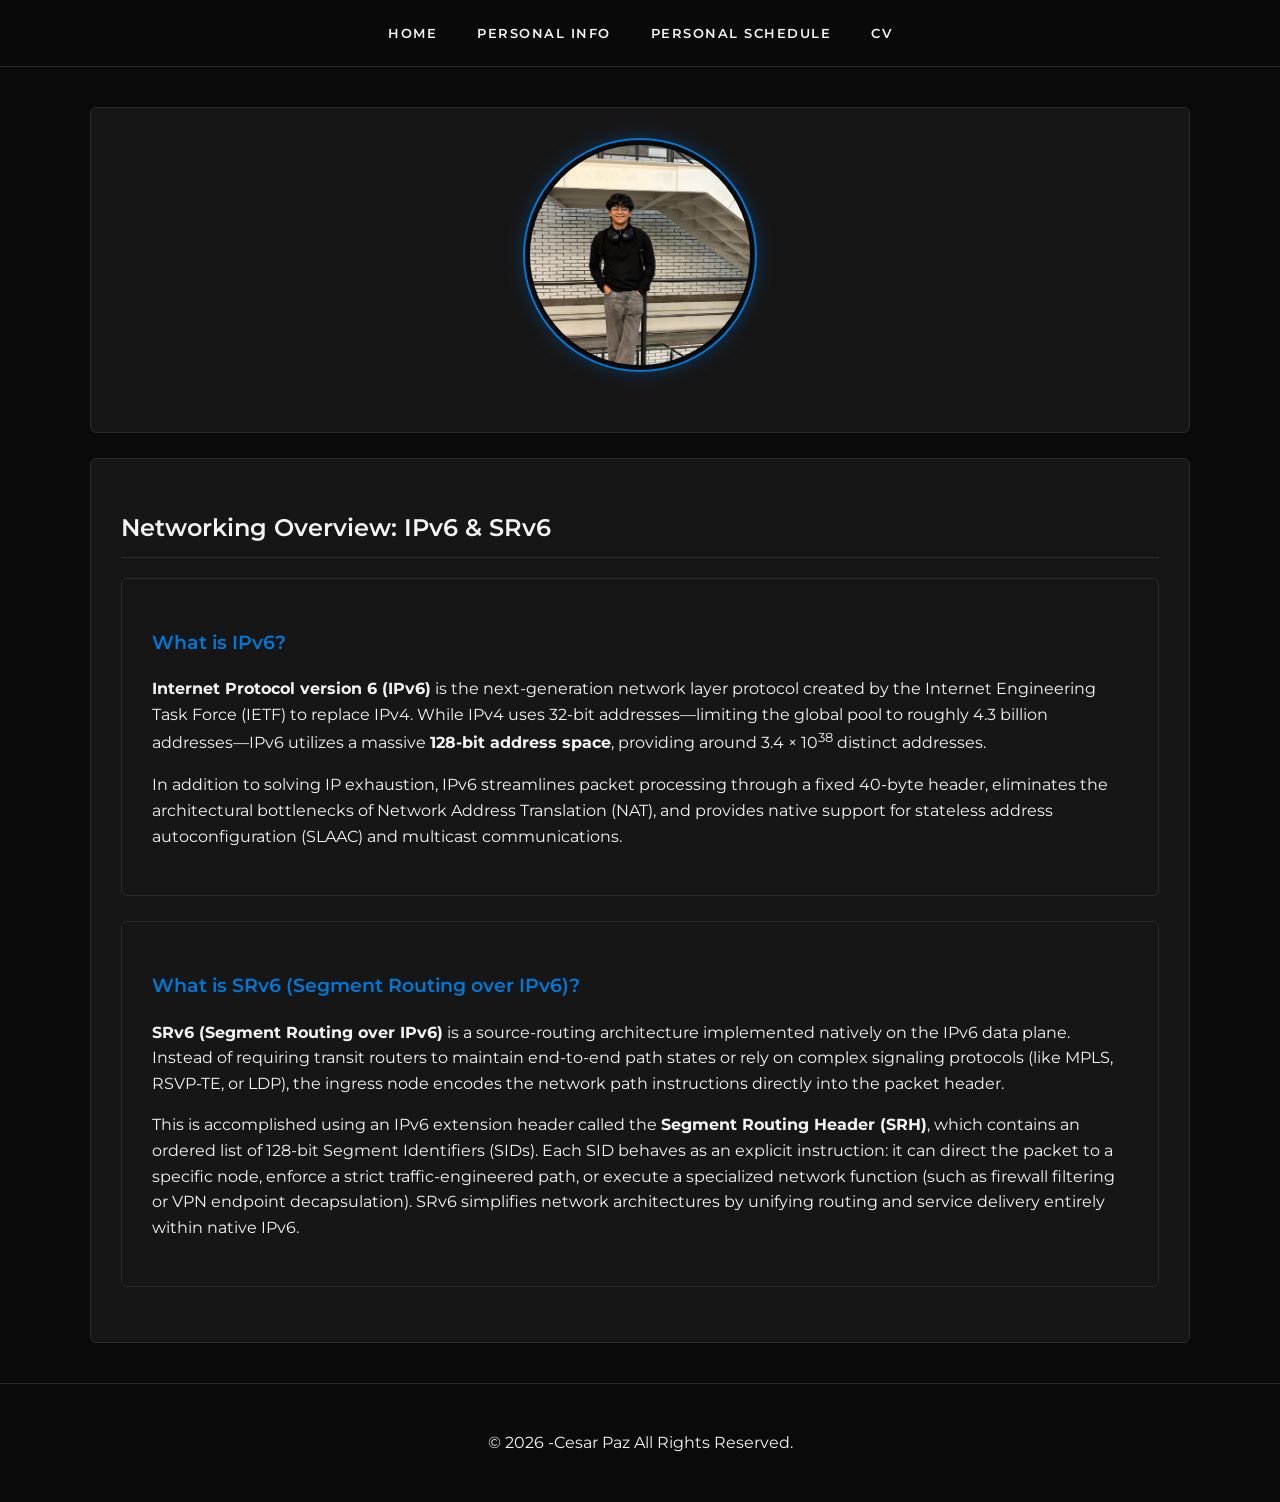
==== index.html @ 996492ab "Rename Index.html to index.html" ====
<!DOCTYPE html>
<html lang="en">
<head>
    <meta charset="UTF-8">
    <meta name="viewport" content="width=device-width, initial-scale=1.0">
    <title>Home - Overview</title>
    <link rel="stylesheet" href="styles.css">
</head>
<body>

    <!-- Main Navigation Bar -->
    <header>
        <nav>
            <ul>
                <li><a href="Index.html">Home</a></li>
                <li><a href="PersonalInfo.html">Personal Info</a></li>
                <li><a href="PersonalSchedule.html">Personal Schedule</a></li>
                <li><a href="CV.html">CV</a></li>
            </ul>
        </nav>
    </header>

    <main>
        <!-- Profile Section -->
        <section>
            <div>
                <!-- Asegúrate de colocar tu foto con este nombre o cambia la ruta -->
                <img src="Resoruces/Profile.jpeg" alt="Profile Photo" width="250">
            </div>
        </section>

        <!-- Technical Overviews: IPv6 & SRv6 -->
        <article>
            <h2>Networking Overview: IPv6 & SRv6</h2>

            <!-- IPv6 Explanation -->
            <section>
                <h3>What is IPv6?</h3>
                <p>
                    <strong>Internet Protocol version 6 (IPv6)</strong> is the next-generation network layer protocol created by the Internet Engineering Task Force (IETF) to replace IPv4. While IPv4 uses 32-bit addresses—limiting the global pool to roughly 4.3 billion addresses—IPv6 utilizes a massive <strong>128-bit address space</strong>, providing around 3.4 × 10<sup>38</sup> distinct addresses.
                </p>
                <p>
                    In addition to solving IP exhaustion, IPv6 streamlines packet processing through a fixed 40-byte header, eliminates the architectural bottlenecks of Network Address Translation (NAT), and provides native support for stateless address autoconfiguration (SLAAC) and multicast communications.
                </p>
            </section>

            <!-- SRv6 Explanation -->
            <section>
                <h3>What is SRv6 (Segment Routing over IPv6)?</h3>
                <p>
                    <strong>SRv6 (Segment Routing over IPv6)</strong> is a source-routing architecture implemented natively on the IPv6 data plane. Instead of requiring transit routers to maintain end-to-end path states or rely on complex signaling protocols (like MPLS, RSVP-TE, or LDP), the ingress node encodes the network path instructions directly into the packet header.
                </p>
                <p>
                    This is accomplished using an IPv6 extension header called the <strong>Segment Routing Header (SRH)</strong>, which contains an ordered list of 128-bit Segment Identifiers (SIDs). Each SID behaves as an explicit instruction: it can direct the packet to a specific node, enforce a strict traffic-engineered path, or execute a specialized network function (such as firewall filtering or VPN endpoint decapsulation). SRv6 simplifies network architectures by unifying routing and service delivery entirely within native IPv6.
                </p>
            </section>
        </article>
    </main>

    <footer>
        <p>&copy; 2026 -Cesar Paz All Rights Reserved.</p>
    </footer>

</body>
</html>
---- styles.css ----
@import url('https://fonts.googleapis.com/css2?family=Montserrat:wght@300;400;600&display=swap');

:root {
    --asus-bg: #0a0a0a;           
    --asus-card: #161616;         
    --asus-blue: #0078d7;         
    --asus-blue-hover: #00b8d9;   
    --text-main: #f5f5f5;         
    --text-muted: #a0a0a0;        
    --border-color: #2a2a2a;      
}


body {
    background-color: var(--asus-bg);
    color: var(--text-main);
    font-family: 'Montserrat', sans-serif;
    margin: 0;
    padding: 0;
    line-height: 1.6;
}

main {
    max-width: 1100px;
    margin: 40px auto;
    padding: 0 20px;
}

/* Tipografía */
h1 {
    font-size: 2.5rem;
    font-weight: 600;
    text-align: center;
    margin-bottom: 40px;
    /* Efecto de texto metálico/brillante */
    background: linear-gradient(90deg, #ffffff, var(--text-muted));
    -webkit-background-clip: text;
    -webkit-text-fill-color: transparent;
    text-transform: uppercase;
    letter-spacing: 2px;
}

h2 {
    color: var(--text-main);
    font-weight: 600;
    border-bottom: 1px solid var(--border-color);
    padding-bottom: 10px;
    margin-bottom: 20px;
}

h3 {
    color: var(--asus-blue);
    font-weight: 600;
}

ul {
    color: var(--text-muted);
}

strong {
    color: var(--text-main);
}


header {
    background-color: rgba(10, 10, 10, 0.85);
    border-bottom: 1px solid var(--border-color);
    position: sticky;
    top: 0;
    z-index: 1000;
    backdrop-filter: blur(12px); /* Efecto cristalino */
}

header nav ul {
    list-style: none;
    display: flex;
    justify-content: center;
    gap: 40px;
    margin: 0;
    padding: 20px;
}

header nav a {
    color: var(--text-main);
    text-decoration: none;
    font-weight: 600;
    text-transform: uppercase;
    font-size: 13px;
    letter-spacing: 1.5px;
    transition: color 0.3s ease;
}

header nav a:hover {
    color: var(--asus-blue-hover);
}

/* =========================================
   EFECTO CARDS (SECCIONES Y ARTÍCULOS)
========================================= */
section, article {
    background-color: var(--asus-card);
    border: 1px solid var(--border-color);
    border-radius: 6px;
    padding: 30px;
    margin-bottom: 25px;
    transition: transform 0.3s ease, border-color 0.3s ease, box-shadow 0.3s ease;
}

/* El resplandor azul al pasar el mouse por encima del contenido */
section:hover, article:hover {
    transform: translateY(-4px);
    border-color: var(--asus-blue);
    box-shadow: 0 8px 25px rgba(0, 120, 215, 0.15);
}


img {
    width: 220px;
    height: 220px; 
    object-fit: cover; 
    border-radius: 50%; 
    border: 2px solid var(--asus-blue);
    display: block;
    margin: 0 auto 30px;
    padding: 5px;
    background-color: var(--asus-bg);
    box-shadow: 0 0 20px rgba(0, 120, 215, 0.3);
    transition: transform 0.3s ease, border-color 0.3s ease;
}

img:hover {
    transform: scale(1.05);
    border-color: var(--asus-blue-hover);
}


table {
    width: 100%;
    border-collapse: collapse;
    margin-top: 20px;
    background-color: var(--asus-card);
    border-radius: 6px;
    overflow: hidden;
}

th, td {
    border: 1px solid var(--border-color);
    padding: 15px;
    text-align: center;
    font-size: 14px;
    color: var(--text-muted);
}

th {
    background-color: #111;
    color: var(--text-main);
    text-transform: uppercase;
    letter-spacing: 1px;
    font-weight: 600;
}

td strong {
    color: var(--asus-blue);
    display: block;
    margin-bottom: 4px;
}

/* Efecto hover en las celdas del horario */
tbody td:hover {
    background-color: rgba(0, 120, 215, 0.08);
    color: var(--text-main);
    cursor: default;
}


footer {
    text-align: center;
    padding: 30px 0;
    border-top: 1px solid var(--border-color);
    margin-top: 40px;
}

footer nav {
    display: flex;
    justify-content: center;
    gap: 20px;
}

button {
    background-color: transparent;
    color: var(--text-main);
    border: 1px solid var(--border-color);
    padding: 12px 35px;
    font-family: 'Montserrat', sans-serif;
    font-weight: 600;
    font-size: 13px;
    text-transform: uppercase;
    letter-spacing: 1.5px;
    border-radius: 4px;
    cursor: pointer;
    transition: all 0.3s ease;
}

/* Botones estilo "Comprar ahora" de la tienda ASUS */
button:hover {
    background-color: var(--asus-blue);
    border-color: var(--asus-blue);
    color: #fff;
    box-shadow: 0 0 15px rgba(0, 120, 215, 0.4);
    transform: translateY(-2px);
}
/* =========================================
   EFECTO CARDS Y ANIMACIÓN DE ENTRADA
========================================= */
section, article {
    background-color: var(--asus-card);
    border: 1px solid var(--border-color);
    border-radius: 6px;
    padding: 30px;
    margin-bottom: 25px;
    /* Efectos de hover normales */
    transition: transform 0.3s ease, border-color 0.3s ease, box-shadow 0.3s ease;
    
    /* Configuración de la animación de entrada */
    animation: fadeSlideUp 0.7s ease-out forwards;
    opacity: 0; /* Inician ocultas */
}

/* El resplandor azul al pasar el mouse */
section:hover, article:hover {
    transform: translateY(-6px) !important; /* Importante para sobreescribir la animación base */
    border-color: var(--asus-blue);
    box-shadow: 0 8px 25px rgba(0, 120, 215, 0.15);
}


@keyframes fadeSlideUp {
    0% {
        opacity: 0;
        transform: translateY(40px); /* Empieza 40px más abajo */
    }
    100% {
        opacity: 1;
        transform: translateY(0); /* Sube a su posición original */
    }
}

/* Opcional: Retrasos escalonados para que no aparezcan todas al mismo tiempo */
section:nth-of-type(1) { animation-delay: 0.1s; }
section:nth-of-type(2) { animation-delay: 0.2s; }
section:nth-of-type(3) { animation-delay: 0.3s; }
article:nth-of-type(1) { animation-delay: 0.2s; }
article:nth-of-type(2) { animation-delay: 0.4s; }
article:nth-of-type(3) { animation-delay: 0.6s; }
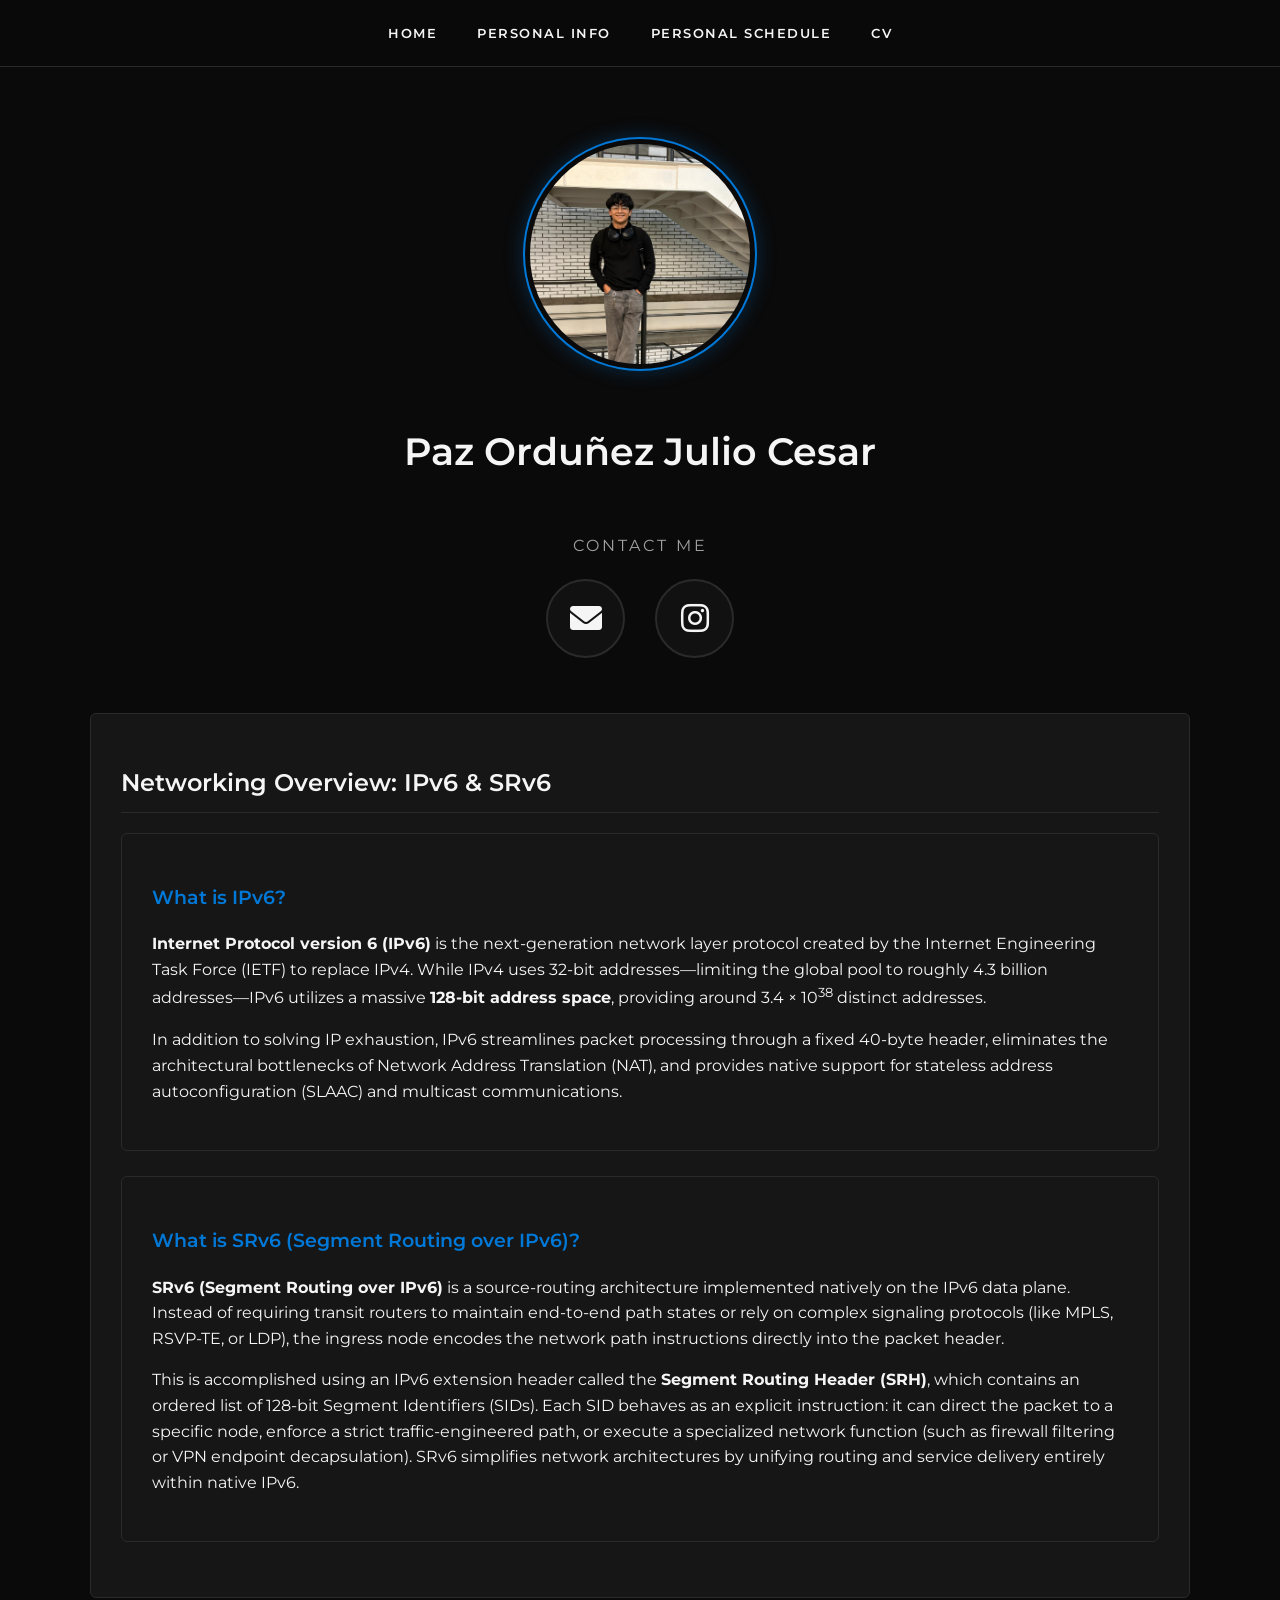
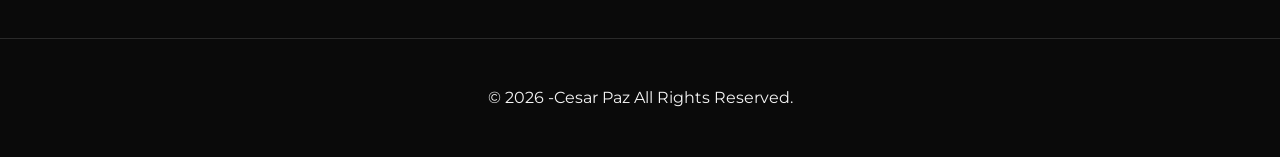
==== commit 34e4733c: "actualización de UI del perfil y corrección para GitHub Pages" ====
--- a/index.html
+++ b/index.html
@@ -5,6 +5,7 @@
     <meta name="viewport" content="width=device-width, initial-scale=1.0">
     <title>Home - Overview</title>
     <link rel="stylesheet" href="styles.css">
+    <link rel="stylesheet" href="https://cdnjs.cloudflare.com/ajax/libs/font-awesome/6.0.0/css/all.min.css">
 </head>
 <body>
 
@@ -12,7 +13,7 @@
     <header>
         <nav>
             <ul>
-                <li><a href="Index.html">Home</a></li>
+                <li><a href="index.html">Home</a></li>
                 <li><a href="PersonalInfo.html">Personal Info</a></li>
                 <li><a href="PersonalSchedule.html">Personal Schedule</a></li>
                 <li><a href="CV.html">CV</a></li>
@@ -22,10 +23,28 @@
 
     <main>
         <!-- Profile Section -->
-        <section>
+        <section class="profile-section">
             <div>
-                <!-- Asegúrate de colocar tu foto con este nombre o cambia la ruta -->
-                <img src="Resoruces/Profile.jpeg" alt="Profile Photo" width="250">
+                <!-- Tu foto circular -->
+                <img src="Resoruces/Profile.jpeg" alt="Profile Photo">
+            </div>
+            
+            <!-- Nombre -->
+            <h2 class="profile-name">Paz Orduñez Julio Cesar</h2>
+            
+            <!-- Contacto e Íconos -->
+            <div class="contact-info">
+                <p>Contact me</p>
+                <div class="social-links">
+                    <!-- Enlace a Gmail -->
+                    <a href="mailto:jpazordunez@gmail.com" target="_blank" title="Email Me">
+                        <i class="fa-solid fa-envelope"></i>
+                    </a>
+                    <!-- Enlace a Instagram -->
+                    <a href="https://www.instagram.com/j_cesarpaz?stkn=MWg1bjQ5anpmajl6OQ==" target="_blank" title="Instagram">
+                        <i class="fa-brands fa-instagram"></i>
+                    </a>
+                </div>
             </div>
         </section>
 
--- a/styles.css
+++ b/styles.css
@@ -244,6 +244,77 @@
         transform: translateY(0); /* Sube a su posición original */
     }
 }
+/* =========================================
+   PERFIL Y CONTACTO (CENTRADOS Y GRANDES)
+========================================= */
+.profile-section {
+    display: flex;
+    flex-direction: column;
+    align-items: center; /* Obliga a la foto, texto e iconos a estar en el centro absoluto */
+    text-align: center;
+    padding-bottom: 30px;
+    background: transparent; /* Fondo transparente para integrarse con la página */
+    border: none;
+    box-shadow: none;
+}
+
+.profile-section:hover {
+    transform: none !important; /* Evita que toda la sección salte al pasar el mouse */
+    border-color: transparent;
+    box-shadow: none;
+}
+
+.profile-name {
+    font-size: 2.4rem; /* Nombre más grande */
+    margin-top: 20px;
+    margin-bottom: 10px;
+    border-bottom: none; /* Elimina la línea gris debajo del nombre */
+    color: var(--text-main);
+    text-align: center;
+}
+
+.contact-info {
+    margin-top: 15px;
+}
+
+.contact-info p {
+    color: var(--text-muted);
+    font-size: 1rem;
+    text-transform: uppercase;
+    letter-spacing: 3px;
+    margin-bottom: 20px;
+}
+
+.social-links {
+    display: flex;
+    justify-content: center;
+    gap: 30px; /* Separación entre el botón de Gmail y el de Instagram */
+}
+
+/* Diseño de los botones de redes sociales (Más grandes) */
+.social-links a {
+    color: var(--text-main);
+    font-size: 32px; /* Tamaño del icono (carta y cámara) aumentado */
+    text-decoration: none;
+    background-color: #111;
+    width: 75px; /* Círculo más ancho */
+    height: 75px; /* Círculo más alto */
+    display: flex;
+    align-items: center;
+    justify-content: center;
+    border-radius: 50%;
+    border: 2px solid var(--border-color); /* Borde un poco más definido */
+    transition: all 0.3s ease;
+}
+
+/* Efecto ASUS al pasar el mouse por los íconos */
+.social-links a:hover {
+    color: #fff;
+    background-color: var(--asus-blue);
+    border-color: var(--asus-blue);
+    transform: translateY(-6px);
+    box-shadow: 0 0 25px rgba(0, 120, 215, 0.7); /* Resplandor azul más fuerte */
+}
 
 /* Opcional: Retrasos escalonados para que no aparezcan todas al mismo tiempo */
 section:nth-of-type(1) { animation-delay: 0.1s; }
@@ -251,4 +322,4 @@
 section:nth-of-type(3) { animation-delay: 0.3s; }
 article:nth-of-type(1) { animation-delay: 0.2s; }
 article:nth-of-type(2) { animation-delay: 0.4s; }
-article:nth-of-type(3) { animation-delay: 0.6s; }+article:nth-of-type(3) { animation-delay: 0.6s; }
